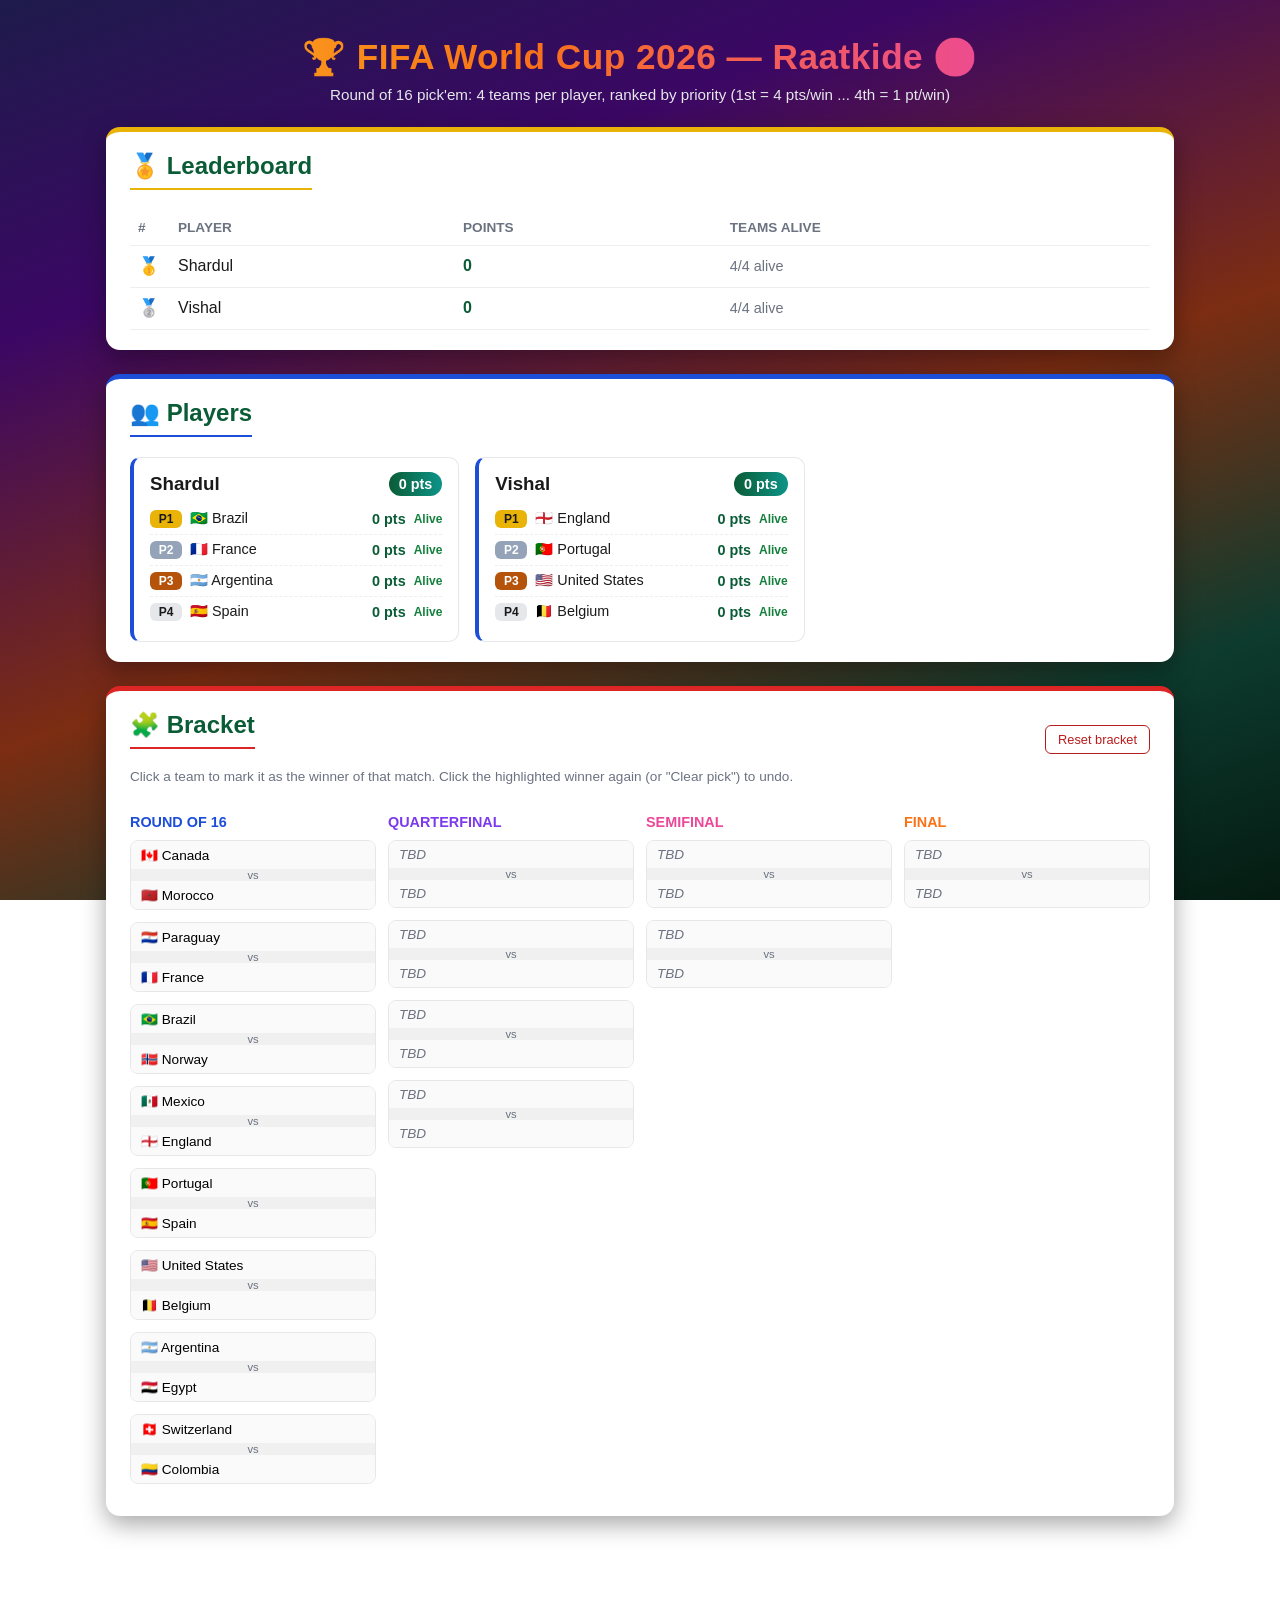
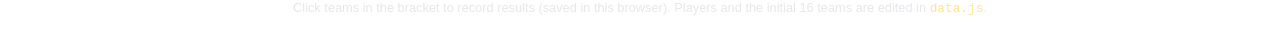
==== index.html @ f6891a86 "Initial commit: Raatkide FIFA World Cup 2026 pick'em app" ====
<!DOCTYPE html>
<html lang="en">
<head>
<meta charset="UTF-8" />
<meta name="viewport" content="width=device-width, initial-scale=1.0" />
<title>Raatkide — FIFA World Cup 2026</title>
<link rel="stylesheet" href="style.css" />
</head>
<body>
<header>
  <h1>🏆 FIFA World Cup 2026 — Raatkide ⚽</h1>
  <p>Round of 16 pick'em: 4 teams per player, ranked by priority (1st = 4 pts/win ... 4th = 1 pt/win)</p>
</header>

<main>
  <section class="section-leaderboard">
    <h2>🏅 Leaderboard</h2>
    <table>
      <thead>
        <tr><th>#</th><th>Player</th><th>Points</th><th>Teams Alive</th></tr>
      </thead>
      <tbody id="leaderboard"></tbody>
    </table>
  </section>

  <section class="section-players">
    <h2>👥 Players</h2>
    <div class="players-grid" id="players"></div>
  </section>

  <section class="section-bracket">
    <div class="section-header">
      <h2>🧩 Bracket</h2>
      <button type="button" id="reset-bracket" class="reset-btn">Reset bracket</button>
    </div>
    <p class="hint">Click a team to mark it as the winner of that match. Click the highlighted winner again (or "Clear pick") to undo.</p>
    <div class="bracket" id="bracket"></div>
  </section>
</main>

<footer>
  Click teams in the bracket to record results (saved in this browser). Players and the initial 16 teams are edited in <code>data.js</code>.
</footer>

<script src="data.js"></script>
<script src="app.js"></script>
</body>
</html>
---- style.css ----
:root {
  --green: #0a5c36;
  --gold: #eab308;
  --blue: #1d4ed8;
  --red: #dc2626;
  --orange: #f97316;
  --purple: #7c3aed;
  --teal: #0d9488;
  --pink: #ec4899;
  --bg: #0b1f16;
  --card: #ffffff;
  --text: #1a1a1a;
  --muted: #6b7280;
  --danger: #b91c1c;
  --ok: #15803d;
  --silver: #94a3b8;
  --bronze: #b45309;
}

* {
  box-sizing: border-box;
}

body {
  margin: 0;
  font-family: "Segoe UI", Arial, sans-serif;
  background: linear-gradient(160deg, #1e1b4b 0%, #3b0764 25%, #7c2d12 55%, #0d3b2e 80%, #051b12 100%);
  background-attachment: fixed;
  color: var(--text);
  min-height: 100vh;
}

header {
  text-align: center;
  padding: 36px 16px 24px;
  color: #fff;
}

header h1 {
  margin: 0 0 8px;
  font-size: 2.2rem;
  letter-spacing: 0.5px;
  background: linear-gradient(90deg, #fbbf24, #f97316, #ec4899, #a855f7, #38bdf8, #34d399);
  background-size: 200% auto;
  -webkit-background-clip: text;
  background-clip: text;
  -webkit-text-fill-color: transparent;
  animation: shimmer 6s linear infinite;
  text-shadow: none;
}

@keyframes shimmer {
  to {
    background-position: 200% center;
  }
}

header p {
  margin: 0;
  color: #e5e7eb;
  font-size: 0.95rem;
}

main {
  max-width: 1100px;
  margin: 0 auto;
  padding: 0 16px 60px;
}

section {
  background: var(--card);
  border-radius: 14px;
  padding: 20px 24px;
  margin-bottom: 24px;
  box-shadow: 0 8px 24px rgba(0, 0, 0, 0.35);
  border-top: 5px solid var(--gold);
}

.section-leaderboard {
  border-top-color: var(--gold);
}

.section-players {
  border-top-color: var(--blue);
}

.section-bracket {
  border-top-color: var(--red);
}

section h2 {
  margin-top: 0;
  color: var(--green);
  border-bottom: 2px solid var(--gold);
  padding-bottom: 8px;
  display: inline-block;
}

.section-players h2 {
  border-bottom-color: var(--blue);
}

.section-bracket h2 {
  border-bottom-color: var(--red);
}

.section-header {
  display: flex;
  align-items: center;
  justify-content: space-between;
  gap: 12px;
}

.hint {
  margin: 0 0 16px;
  color: var(--muted);
  font-size: 0.85rem;
}

.reset-btn {
  background: none;
  border: 1px solid var(--danger);
  color: var(--danger);
  border-radius: 6px;
  padding: 6px 12px;
  font-size: 0.8rem;
  cursor: pointer;
}

.reset-btn:hover {
  background: var(--danger);
  color: #fff;
}

table {
  width: 100%;
  border-collapse: collapse;
}

th, td {
  text-align: left;
  padding: 10px 8px;
  border-bottom: 1px solid #eee;
}

th {
  color: var(--muted);
  font-size: 0.85rem;
  text-transform: uppercase;
}

tbody tr:hover {
  background: #fff8e1;
}

td.rank {
  font-weight: 700;
  font-size: 1.1rem;
  width: 40px;
}

td.points {
  font-weight: 700;
  color: var(--green);
}

td.alive {
  color: var(--muted);
  font-size: 0.9rem;
}

.players-grid {
  display: grid;
  grid-template-columns: repeat(auto-fill, minmax(280px, 1fr));
  gap: 16px;
}

.player-card {
  border: 1px solid #e5e7eb;
  border-radius: 10px;
  padding: 14px 16px;
  border-left: 4px solid var(--blue);
  transition: transform 0.15s ease, box-shadow 0.15s ease;
}

.player-card:hover {
  transform: translateY(-2px);
  box-shadow: 0 6px 16px rgba(0, 0, 0, 0.12);
}

.player-card-header {
  display: flex;
  justify-content: space-between;
  align-items: center;
  margin-bottom: 8px;
}

.player-card-header h3 {
  margin: 0;
}

.total-points {
  background: linear-gradient(90deg, var(--green), var(--teal));
  color: #fff;
  padding: 4px 10px;
  border-radius: 999px;
  font-weight: 700;
  font-size: 0.9rem;
}

.pick {
  display: grid;
  grid-template-columns: 32px 1fr auto auto;
  align-items: center;
  gap: 8px;
  padding: 6px 0;
  border-top: 1px dashed #eee;
  font-size: 0.9rem;
}

.pick:first-child {
  border-top: none;
}

.priority-badge {
  color: #1a1a1a;
  font-weight: 700;
  border-radius: 6px;
  text-align: center;
  padding: 2px 0;
  font-size: 0.75rem;
}

.priority-badge.priority-1 {
  background: var(--gold);
}

.priority-badge.priority-2 {
  background: var(--silver);
  color: #fff;
}

.priority-badge.priority-3 {
  background: var(--bronze);
  color: #fff;
}

.priority-badge.priority-4 {
  background: #e5e7eb;
}

.pick-points {
  font-weight: 700;
  color: var(--green);
}

.pick-status {
  font-size: 0.75rem;
  font-weight: 600;
  text-align: right;
}

.pick.alive .pick-status {
  color: var(--ok);
}

.pick.eliminated {
  opacity: 0.55;
}

.pick.eliminated .pick-status {
  color: var(--danger);
}

.bracket {
  display: grid;
  grid-template-columns: repeat(4, 1fr);
  gap: 12px;
  overflow-x: auto;
}

.round-column h3 {
  font-size: 0.9rem;
  color: var(--muted);
  text-transform: uppercase;
  margin-bottom: 10px;
}

.round-column:nth-child(1) h3 { color: var(--blue); }
.round-column:nth-child(2) h3 { color: var(--purple); }
.round-column:nth-child(3) h3 { color: var(--pink); }
.round-column:nth-child(4) h3 { color: var(--orange); }

.match {
  border: 1px solid #e5e7eb;
  border-radius: 8px;
  margin-bottom: 12px;
  overflow: hidden;
  font-size: 0.85rem;
}

.match .team {
  padding: 6px 10px;
  background: #fafafa;
}

.match .team.tbd {
  color: var(--muted);
  font-style: italic;
}

.match .team-btn {
  width: 100%;
  display: block;
  text-align: left;
  border: none;
  font: inherit;
  cursor: pointer;
  transition: background 0.15s ease;
}

.match .team-btn:hover {
  background: #fde68a;
}

.match .team.winner {
  background: linear-gradient(90deg, var(--green), var(--teal));
  color: #fff;
  font-weight: 700;
}

.match .team.winner:hover {
  filter: brightness(1.1);
}

.match .vs {
  text-align: center;
  font-size: 0.7rem;
  color: var(--muted);
  background: #f0f0f0;
}

.match.decided {
  border-color: var(--gold);
  border-width: 2px;
}

.clear-btn {
  width: 100%;
  border: none;
  border-top: 1px solid #eee;
  background: #fff;
  color: var(--danger);
  font-size: 0.7rem;
  padding: 4px;
  cursor: pointer;
}

.clear-btn:hover {
  background: #fdecec;
}

footer {
  text-align: center;
  color: #e5e7eb;
  font-size: 0.8rem;
  padding-bottom: 24px;
}

footer code {
  color: #fde68a;
}

@media (max-width: 700px) {
  .bracket {
    grid-template-columns: 1fr;
  }
}
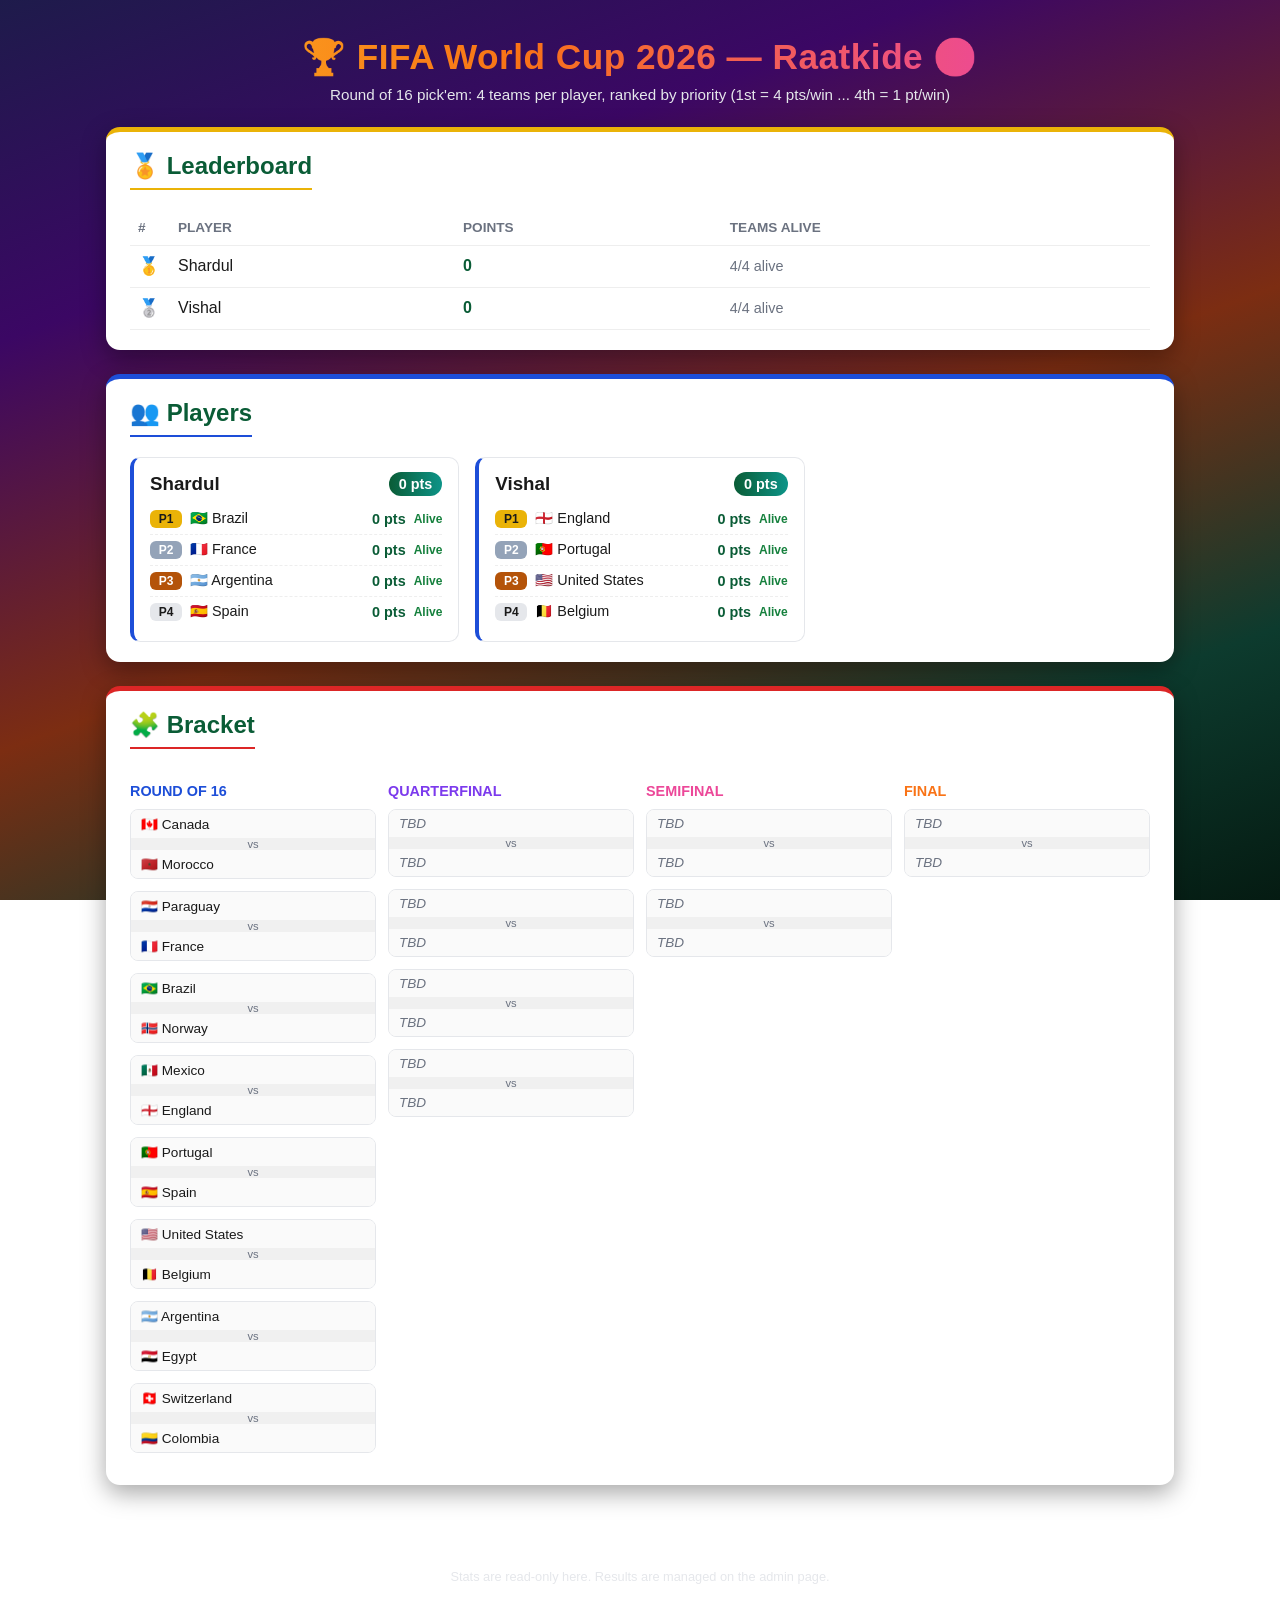
==== commit e22b4993: "Add admin page for managing players/results; make main page read-only" ====
--- a/index.html
+++ b/index.html
@@ -29,20 +29,17 @@
   </section>
 
   <section class="section-bracket">
-    <div class="section-header">
-      <h2>🧩 Bracket</h2>
-      <button type="button" id="reset-bracket" class="reset-btn">Reset bracket</button>
-    </div>
-    <p class="hint">Click a team to mark it as the winner of that match. Click the highlighted winner again (or "Clear pick") to undo.</p>
+    <h2>🧩 Bracket</h2>
     <div class="bracket" id="bracket"></div>
   </section>
 </main>
 
 <footer>
-  Click teams in the bracket to record results (saved in this browser). Players and the initial 16 teams are edited in <code>data.js</code>.
+  Stats are read-only here. Results are managed on the admin page.
 </footer>
 
 <script src="data.js"></script>
+<script src="bracket-core.js"></script>
 <script src="app.js"></script>
 </body>
 </html>
